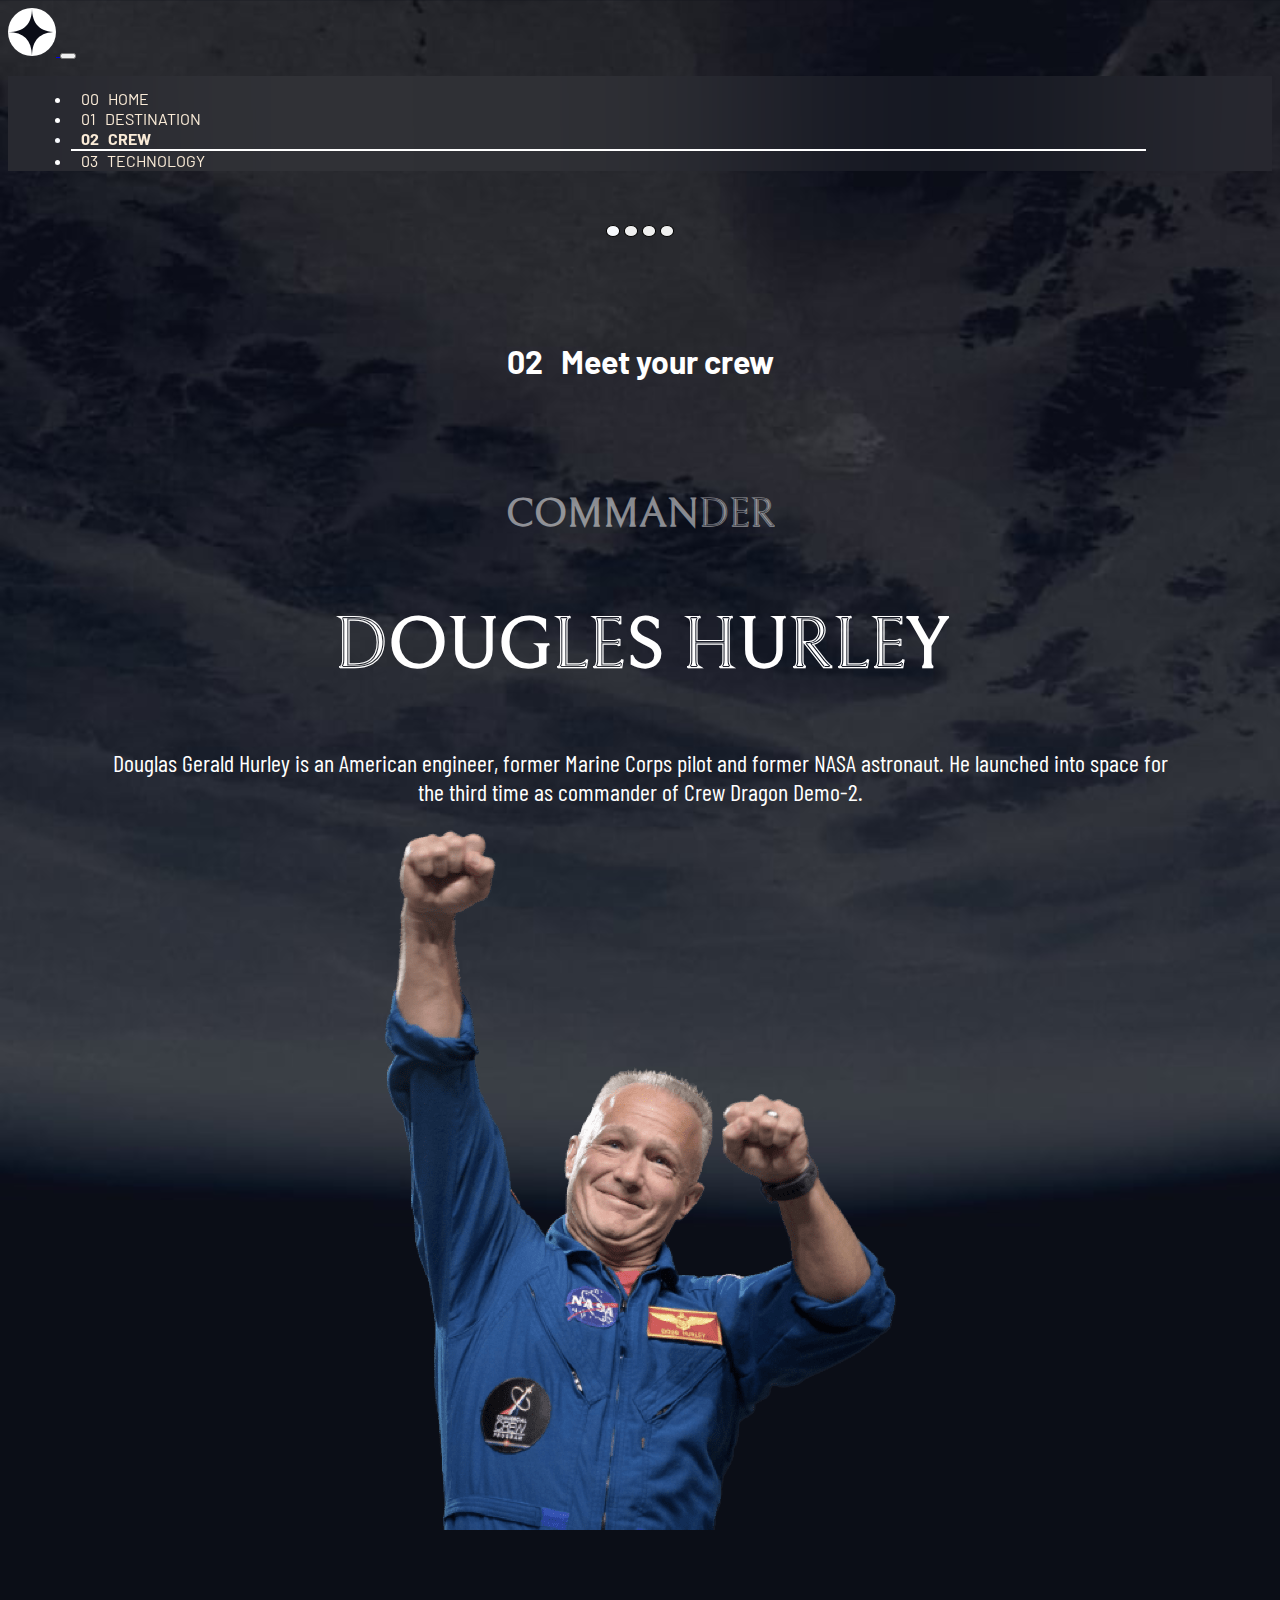
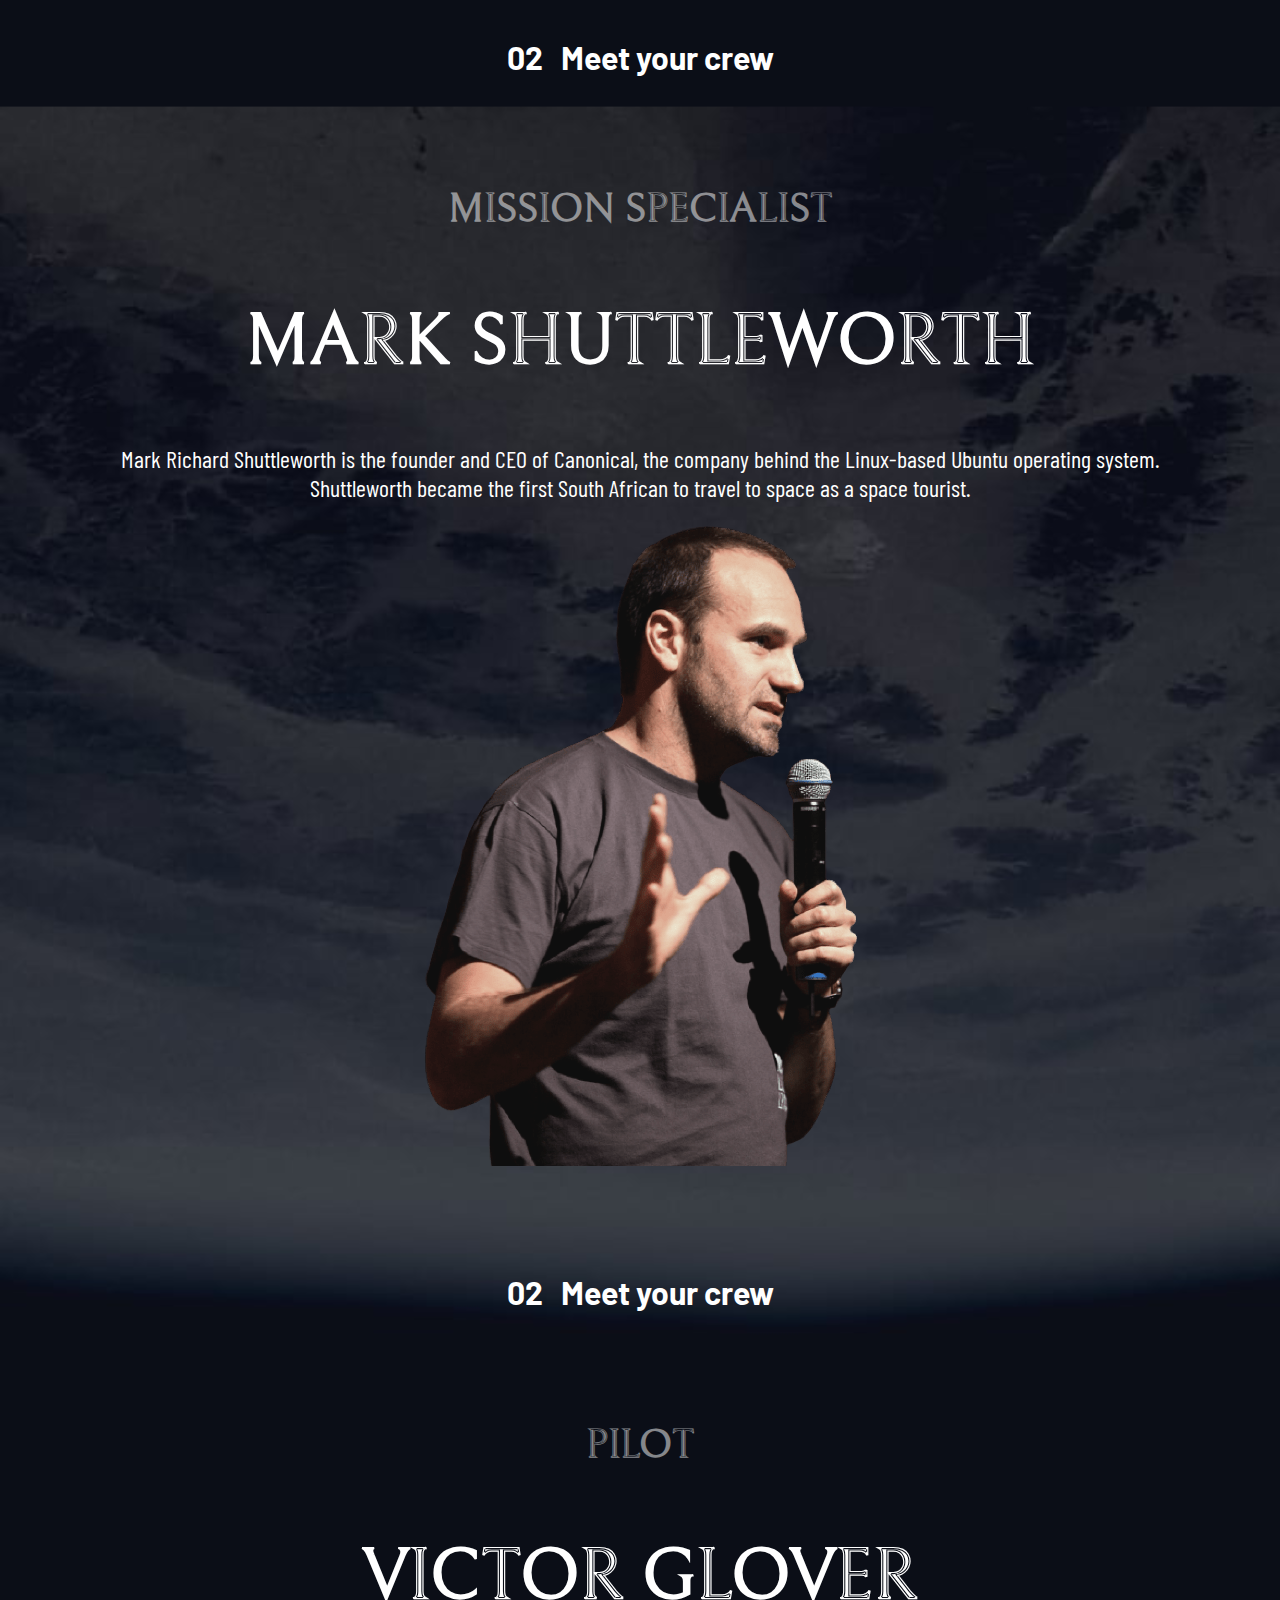
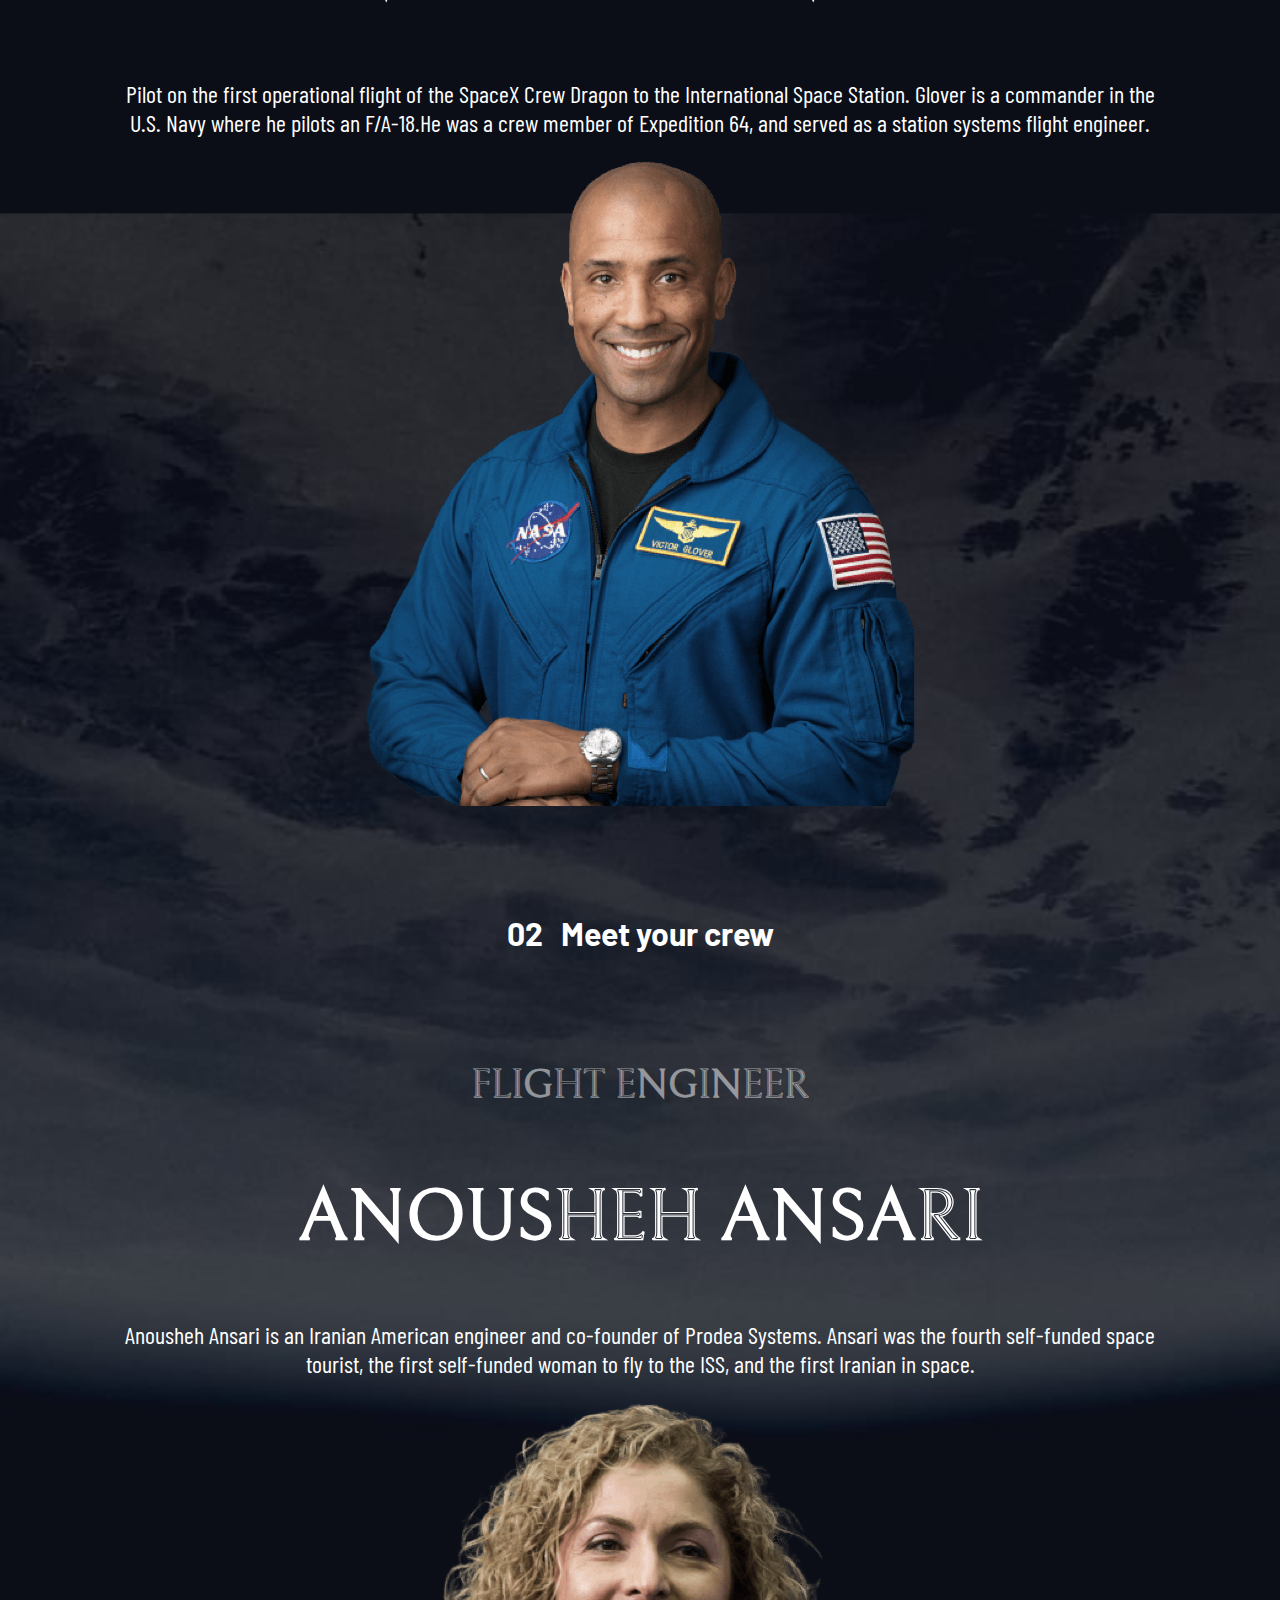
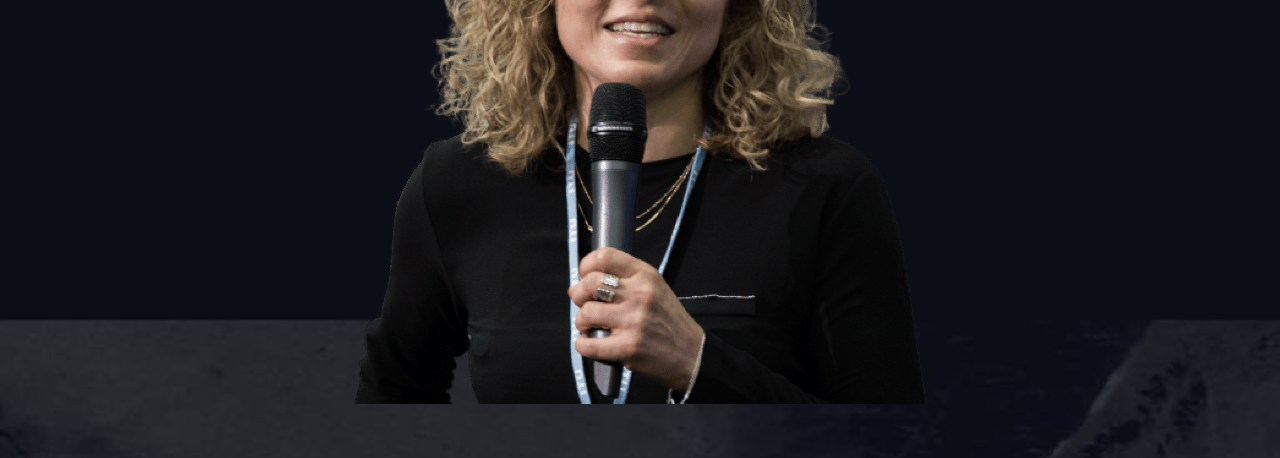
==== crew.html @ 21f107c3 "added all space files" ====
<!DOCTYPE html>
<html lang="en">

  <head>
    <meta charset="UTF-8">
    <title>Space Tourism</title>
    <link rel="icon" type="image/x-icon" href="./assets/favicon.ico">
    <link href="https://fonts.googleapis.com/css2?family=Barlow+Condensed:wght@300&family=Barlow:wght@300&family=Bellefair&display=swap" rel="stylesheet">
    <link href="https://cdn.jsdelivr.net/npm/bootstrap@5.2.0-beta1/dist/css/bootstrap.min.css" rel="stylesheet" integrity="sha384-0evHe/X+R7YkIZDRvuzKMRqM+OrBnVFBL6DOitfPri4tjfHxaWutUpFmBp4vmVor" crossorigin="anonymous">
    <link href="styles.css" rel="stylesheet"> 
  </head>

<body id="crewpage">
  <nav class="navbar navbar-expand-lg py-0 navbar-edit">
    <div class="container-fluid px-0">
      <a class="navbar-brand ms-5" href="#">
        <img src="./assets/shared/logo.svg" alt="logo">
      </a>
      <button class="navbar-toggler  bg-light" type="button" data-bs-toggle="collapse" data-bs-target="#navbarTogglerDemo02" aria-controls="navbarTogglerDemo02" aria-expanded="false" aria-label="Toggle navigation">
        <span class="navbar-toggler-icon"></span>
      </button>
      <div class="collapse navbar-collapse" id="navbarTogglerDemo02">
          <ul class="navbar-nav  ms-auto navbar-highlight">
            <li class="nav-item navbar-text">
              <a class="nav-link" aria-current="page" href="index.html">00 &nbsp; HOME</a>
            </li>
            <li class="nav-item navbar-text">
              <a class="nav-link" href="destination.html">01 &nbsp; DESTINATION</a>
            </li>
            <li class="nav-item navbar-text active">
              <a class="nav-link" href="crew.html">02 &nbsp; CREW</a>
            </li>
            <li class="nav-item navbar-text">
              <a class="nav-link" href="technology.html">03 &nbsp; TECHNOLOGY</a>
            </li>
          </ul>
      </div>
    </div>
  </nav>

  <hr class="horizontal-line">

  <div id="crewpage-content" class="container-fluid content">
    <div id="carouselExampleIndicators" class="carousel slide carousel-fade" data-bs-ride="false">
      <div class="carousel-indicators">
        <button type="button" data-bs-target="#carouselExampleIndicators" data-bs-slide-to="0" class="active" aria-current="true" aria-label="Slide 1"></button>
        <button type="button" data-bs-target="#carouselExampleIndicators" data-bs-slide-to="1" aria-label="Slide 2"></button>
        <button type="button" data-bs-target="#carouselExampleIndicators" data-bs-slide-to="2" aria-label="Slide 3"></button>
        <button type="button" data-bs-target="#carouselExampleIndicators" data-bs-slide-to="3" aria-label="Slide 4"></button>
      </div>
      <div class="carousel-inner">
        <div class="carousel-item active">
          <div class="row custom-grid">
            <div class="col-md left-section">
              <h4>02 &nbsp; Meet your crew</h4>
              <h2>COMMANDER</h2>
              <h1>DOUGLES HURLEY</h1>
              <p>Douglas Gerald Hurley is an American engineer, former Marine Corps pilot 
              and former NASA astronaut. He launched into space for the third time as 
              commander of Crew Dragon Demo-2.</p>
            </div>
            <hr class="custom-division">
            <div class="col-md right-section">
              <img src="./assets/crew/image-douglas-hurley.png" alt="crew-image">
            </div>
          </div>
        </div>
        <div class="carousel-item">
          <div class="row custom-grid">
            <div class="col-md  left-section">
              <h4>02 &nbsp; Meet your crew</h4>
              <h2> MISSION SPECIALIST</h3>
              <h1> MARK SHUTTLEWORTH</h1>
              <p>Mark Richard Shuttleworth is the founder and CEO of Canonical, the company behind 
                the Linux-based Ubuntu operating system. Shuttleworth became the first South 
                African to travel to space as a space tourist.</p>
            </div>
            <hr class="custom-division">
            <div class="col-md  right-section">
              <img src="./assets/crew/image-mark-shuttleworth.png" alt="crew-image">
            </div>
          </div>
        </div>
        <div class="carousel-item">
          <div class="row custom-grid">
            <div class="col-md  left-section">
              <h4>02 &nbsp; Meet your crew</h4>
              <h2>PILOT</h3>
              <h1>VICTOR GLOVER</h1>
              <p>Pilot on the first operational flight of the SpaceX Crew Dragon to the 
                International Space Station. Glover is a commander in the U.S. Navy where 
                he pilots an F/A-18.He was a crew member of Expedition 64, and served as a 
                station systems flight engineer.</p>
            </div>
            <hr class="custom-division">
            <div class="col-md order-1 right-section">
              <img src="./assets/crew/image-victor-glover.png" alt="crew-image">
            </div>
          </div>
        </div>
        <div class="carousel-item">
          <div class="row custom-grid">
            <div class="col-md left-section">
              <h4>02 &nbsp; Meet your crew</h4>
              <h2>FLIGHT ENGINEER</h3>
              <h1>ANOUSHEH ANSARI</h1>
              <p>Anousheh Ansari is an Iranian American engineer and co-founder of Prodea Systems. 
                Ansari was the fourth self-funded space tourist, the first self-funded woman to 
                fly to the ISS, and the first Iranian in space.</p>
            </div>
            <hr class="custom-division">
            <div class="col-md right-section">
              <img src="./assets/crew/image-anousheh-ansari.png" alt="crew-image">
            </div>
          </div>
        </div>
      </div>
    </div>
  </div>



  <script src="https://cdn.jsdelivr.net/npm/bootstrap@5.2.0-beta1/dist/js/bootstrap.bundle.min.js" integrity="sha384-pprn3073KE6tl6bjs2QrFaJGz5/SUsLqktiwsUTF55Jfv3qYSDhgCecCxMW52nD2" crossorigin="anonymous"></script>
</body>
</html>
---- styles.css ----
body{
  color: white;
  background-size: 100%;
}

h1{
  font-family: 'Bellefair', serif;
  line-height: 1.5;
  font-size: 4.5rem;
}

h2{
  font-family: 'Bellefair', serif;
  line-height: 1.5;  
  font-size: 2.5rem;
  opacity: 0.5;
}

h3{
  font-family: 'Barlow', sans-serif;
  line-height: 1.5;
}

h4{
  font-family: 'Barlow', sans-serif;
  line-height: 5;
  font-size: 2rem;
}

p{
  font-family: 'Barlow Condensed', sans-serif;
  font-size: 1.5rem;
  padding-right: 200px;
}

hr {
  border-bottom: 2px solid white;
}



/* Background image */
#homepage {
  background-image: url("assets/home/background-home-desktop.jpg");
}

#crewpage {
  background-image: url("assets/crew/background-crew-desktop.jpg");
}

#destination-page{
  background-image: url("assets/destination/background-destination-desktop.jpg");
}

#technology-page{
  background-image: url("assets/technology/background-technology-desktop.jpg"); 
}



/* Navbar bootstrap */
.navbar-edit{
  margin-top: 50px;
}

.navbar-highlight{
  background-color: rgba(255, 255, 255, 0.04);
  backdrop-filter: blur(81.5485px);
  padding: 1% 14% 0% 9%;
}

.navbar-text{
  padding-bottom: 0px;
}

.navbar-text a{
  margin: 0 30px;
  font-family: 'Barlow', sans-serif;
  color: antiquewhite;
  text-decoration: none;
  padding-bottom: 30px;
}

.navbar-text a:hover {
 color: rgb(247, 249, 253);
 font-weight: bold;
 border-bottom: white solid 1px;
}

.navbar-text.active{
  color: rgb(247, 249, 253);
  font-weight: bold;
  border-bottom: white solid 2px;
}


.horizontal-line{
  display: inline-block;
  width: 35%;
  position: absolute;
  left: 170px;
  top: 74px;
}



/* Content  */
.content{
 margin: 100px 0px 50px;
 padding: 0px 100px;
}

#homepage-content.content{
  margin-top: 200px;
}

#crewpage-content.content{
  margin-top: 50px;
}

#destination-content.content{
  padding: 0px 200px;
}

#technology-content.content{
  padding-right: 0px; 
}

/* horizontal division line for mobile view port  */
.custom-division{
  display: none;
}


/* Carousel indicator button round */
.carousel-indicators .active, .carousel-indicators button:hover{
  background-color: rgb(247, 249, 253);
  opacity: 100%;
}

#crewpage-content .carousel-indicators [data-bs-target] {
  width: 0.7rem;
  height: 0.7rem;
  border: 1px solid;
  border-radius: 50%;
}

#technology-content .carousel-indicators [data-bs-target] {
  width: 60px;
  height: 60px;
  border-radius: 50%;
  border: 1px solid black;
  margin : 50px;
  text-indent: 0; 
  font-size: 1.5rem;
  color: black;
}

/* Carousel indicator button position*/
#crewpage-content .carousel-indicators {
  display: inline-block;
  position: relative;
  top: 600px;
  margin: 0px;
}

#destination-content .carousel-indicators {
  display: inline-block;
  margin: 0px auto;
  position: absolute;
  left: 50%;
  bottom: 80%;
}

#technology-content .carousel-indicators {
  display: inline-block;
  width: 60px;
  margin: 0px;
  position: absolute;
}



/* Left section */
#homepage-content .title-text{
  font-size: 10rem;
}

#technology-content .left-section{
  padding-left: 300px;
}



/* Right section */

/* Home page circle centering and highlights*/
#homepage-content .right-section{
  position: relative;
  text-align: center;
}

#homepage-content .home-circle-img{
  padding: 100px;
}

#homepage-content .home-circle-img:hover{
  border-radius: 100%;
  background: rgba(255, 255, 255, 0.04);
  backdrop-filter: blur(81.5485px);
}

.right-section .home-text-img {
  position: absolute;
  font-size: 2rem;
  color: black;
  top: 50%;
  left: 50%;
  transform: translate(-50%, -50%);
}


#destination-content h1{
  font-size: 5rem;
}

#destination-content h2{
  line-height: 3;  
  font-size: 2rem;
  opacity: initial ;
}

#destination-content p{
  padding: 0px;
}

#destination-content .right-section{
  padding-top: 100px;
}

#technology-content .tech-right{
  text-align: right;
}


/* Changing img from potrait to landscape for mob view port */
#technology-content .lanscape{
  display: none;
}



@media (max-width: 992px) { 
  /* Background image */
  #homepage {
    background-image: url("./assets/home/background-home-mobile.jpg");
  }

  #crewpage {
    background-image: url("./assets/crew/background-crew-mobile.jpg");
  }

  #destination-page {
    background-image: url("./assets/destination/background-destination-mobile.jpg");
  }

  #technology-page{
    background-image: url("assets/technology/background-technology-mobile.jpg");
  }


  /* horizontal line in the navbar */
  .horizontal-line{
    display: none;
  }


  /* navbar */
  .navbar-highlight{
    width: 90%;
    position: absolute;
    z-index: 3;
    left: 10%;
    height: 1500px;
  }

  /* Content */
  .content{
    text-align: center;
  }

  p, #crewpage-content.content{
    padding: 0px;
  }

  /* horizontal division line for mobile view port  */
  .custom-division{
    display:block;
  }


  /* Carousel indicator direction */
  #crewpage-content .carousel-indicators{
    top: 750px; 
  }

  #destination-content .carousel-indicators{
    left: -20px;
    top: 500px;
  }

  #technology-content .carousel-indicators{
    width: 100%;
    left: 0px;
    top: 450px;
  }


  /* left section */
  #homepage-content .left-section, #crewpage-content .left-section{
    padding: 100px;
  }

  #technology-content.content, #technology-content .left-section{
    padding: 0px;
  }

  #technology-content .left-section{
    padding: 200px 100px 100px;
  }


  /* right sction */
  #technology-content .right-section{
    text-align: center;
  }


  /* Reversing the order of grid */
  .custom-grid{
    display: flex;
    flex-direction: column-reverse;
  }


  /* Changing img from potrait to landscape for mob view port */
  #technology-content .potrait{
    display: none;
  }

  #technology-content .lanscape{
    display: inline-block;
    width: 100%;
  }

}



@media (min-width: 992px) and (max-width: 1300px){
  /* Background image */
  #homepage{
    background-image: url("./assets/home/background-home-tablet.jpg");
  }

  #crewpage{
    background-image: url("./assets/crew/background-crew-tablet.jpg");
  }

  #destination-page {
    background-image: url("./assets/destination/background-destination-tablet.jpg");
  }

  #technology-page{
    background-image: url("assets/technology/background-technology-tablet.jpg");
  }


  /* horizontal line in the navbar */
  .horizontal-line {
    display: none;
  }

  /* Navbar edits */
  .navbar-edit{
    margin-top: 0px;
  }

  .navbar-highlight{
    padding: 1% 10% 0% 5%;
  }

  .navbar-text a{
    margin: 0 10px;
 } 


 p {
  padding: 0px;
  }


  /* Content */
 .content{
  text-align: center;
  }


  /* Carousel indicator direction */
  #crewpage-content .carousel-indicators{
   position: static;
  }

  #destination-content .carousel-indicators{
    left: -20px;
    top: 500px;
  }
  
  #technology-content .carousel-indicators{
    left: 0px;
    top: 600px;
  }


  /* left section */
  #technology-content.content, #technology-content .left-section{
    padding: 0px;
  }

  #technology-content .left-section{
    padding: 100px 200px;
  }


  /* right section */
  #technology-content .right-section{
    text-align: center;
  }


  /* Reversing the order of grid */
  #technology-page .custom-grid{
    display: flex;
    flex-direction: column-reverse;
  }


  /* Changing img from potrait to landscape for tab view port */
  #technology-content .potrait{
    display: none;
  }

  #technology-content .lanscape{
    display: inline-block;
    width: 105%;
  }

}



@media (min-width: 1300px) and (max-width: 1550px) {

  #homepage, #destination-page, #technology-page {
    background-size: 120%;
  }

  /* Navbar horizontal line */
  .horizontal-line {
    width: 20%;
  }

  p{
    padding-right: 50px;
  }

  #crewpage-content .carousel-indicators{
    left: 500px;
  }

  #technology-content .left-section{
    padding-left: 30px;
    padding-right: 0px;
  }

  #technology-content .carousel-indicators{
    left: -110px;
  }


} 



@media (min-width: 1550px) and (max-width: 1900px) {
/* Navbar horizontal line */
  .horizontal-line {
    width: 30%;
  }

  #crewpage-content .carousel-indicators{
    top: 650px;
  }

  #technology-content .left-section{
    padding-left: 30px;
    padding-right: 0px;
  }

  #technology-content .carousel-indicators{
    left: -110px;
  }
}
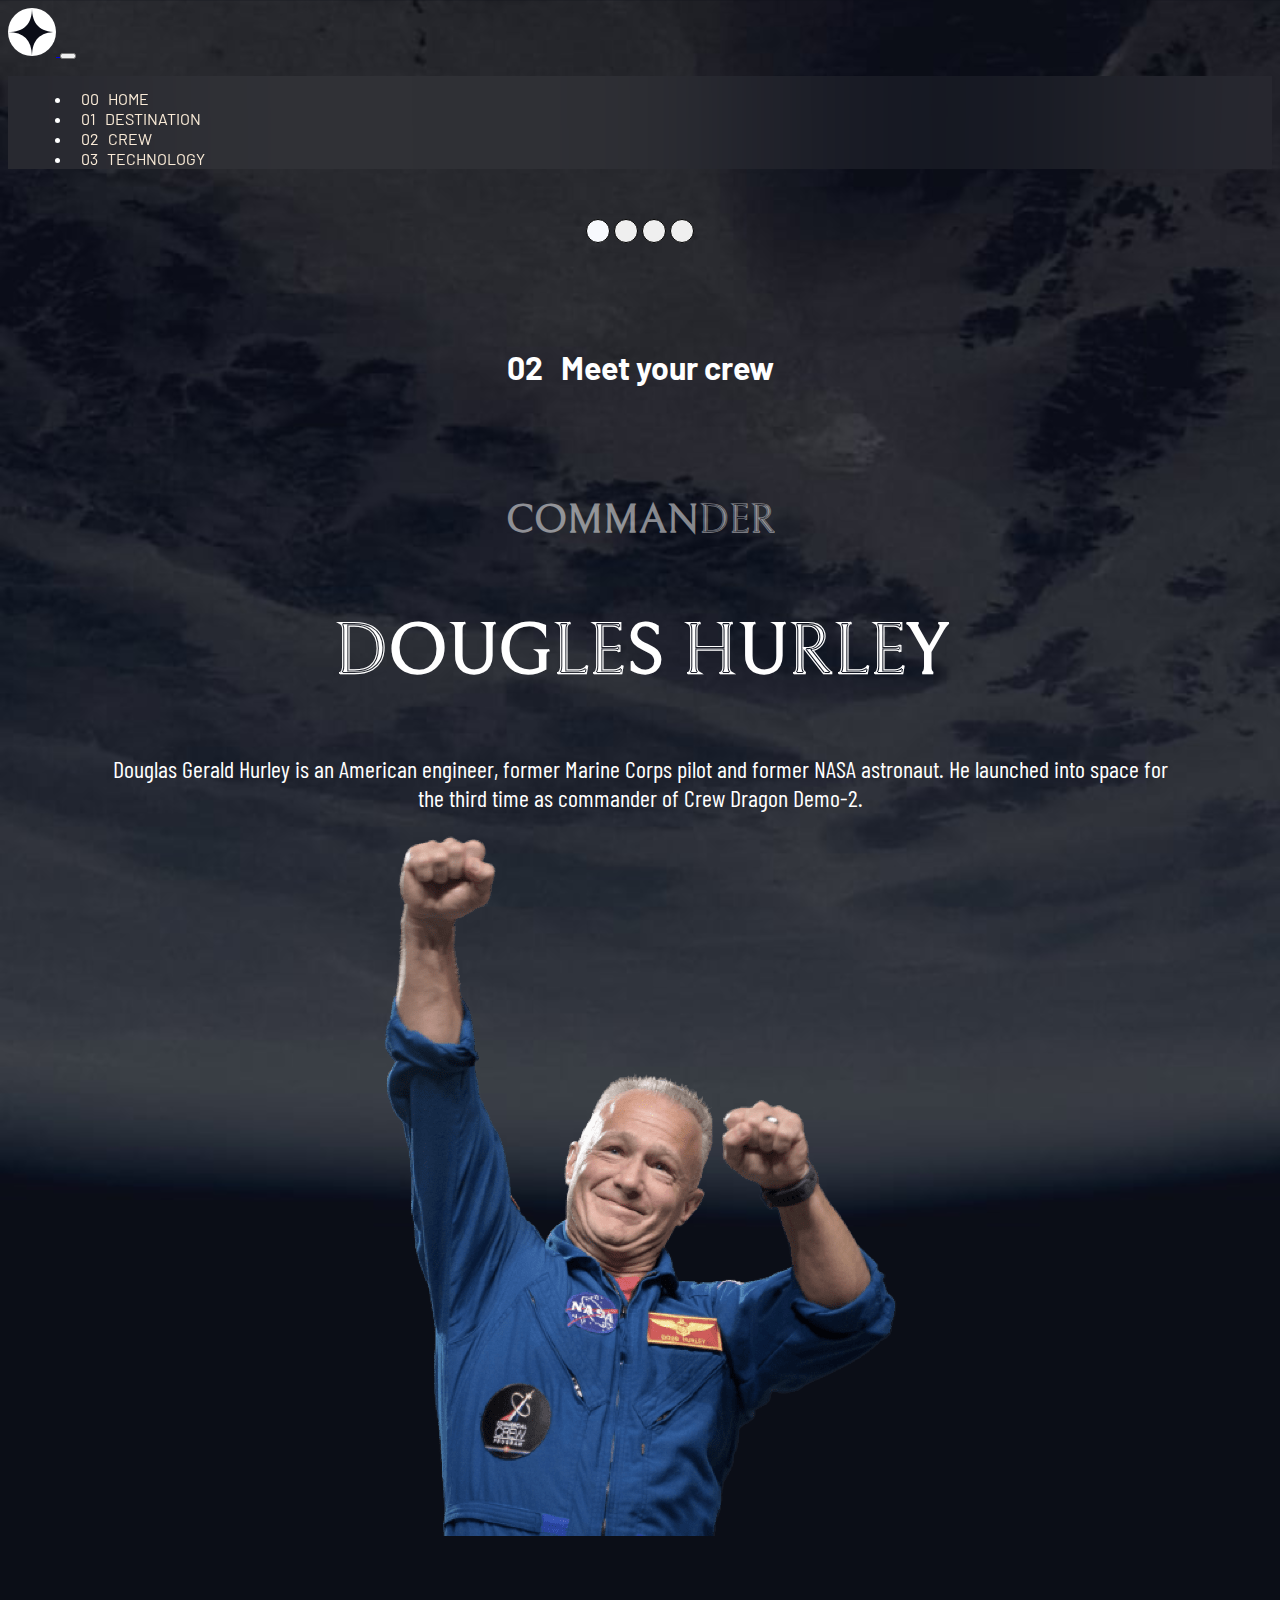
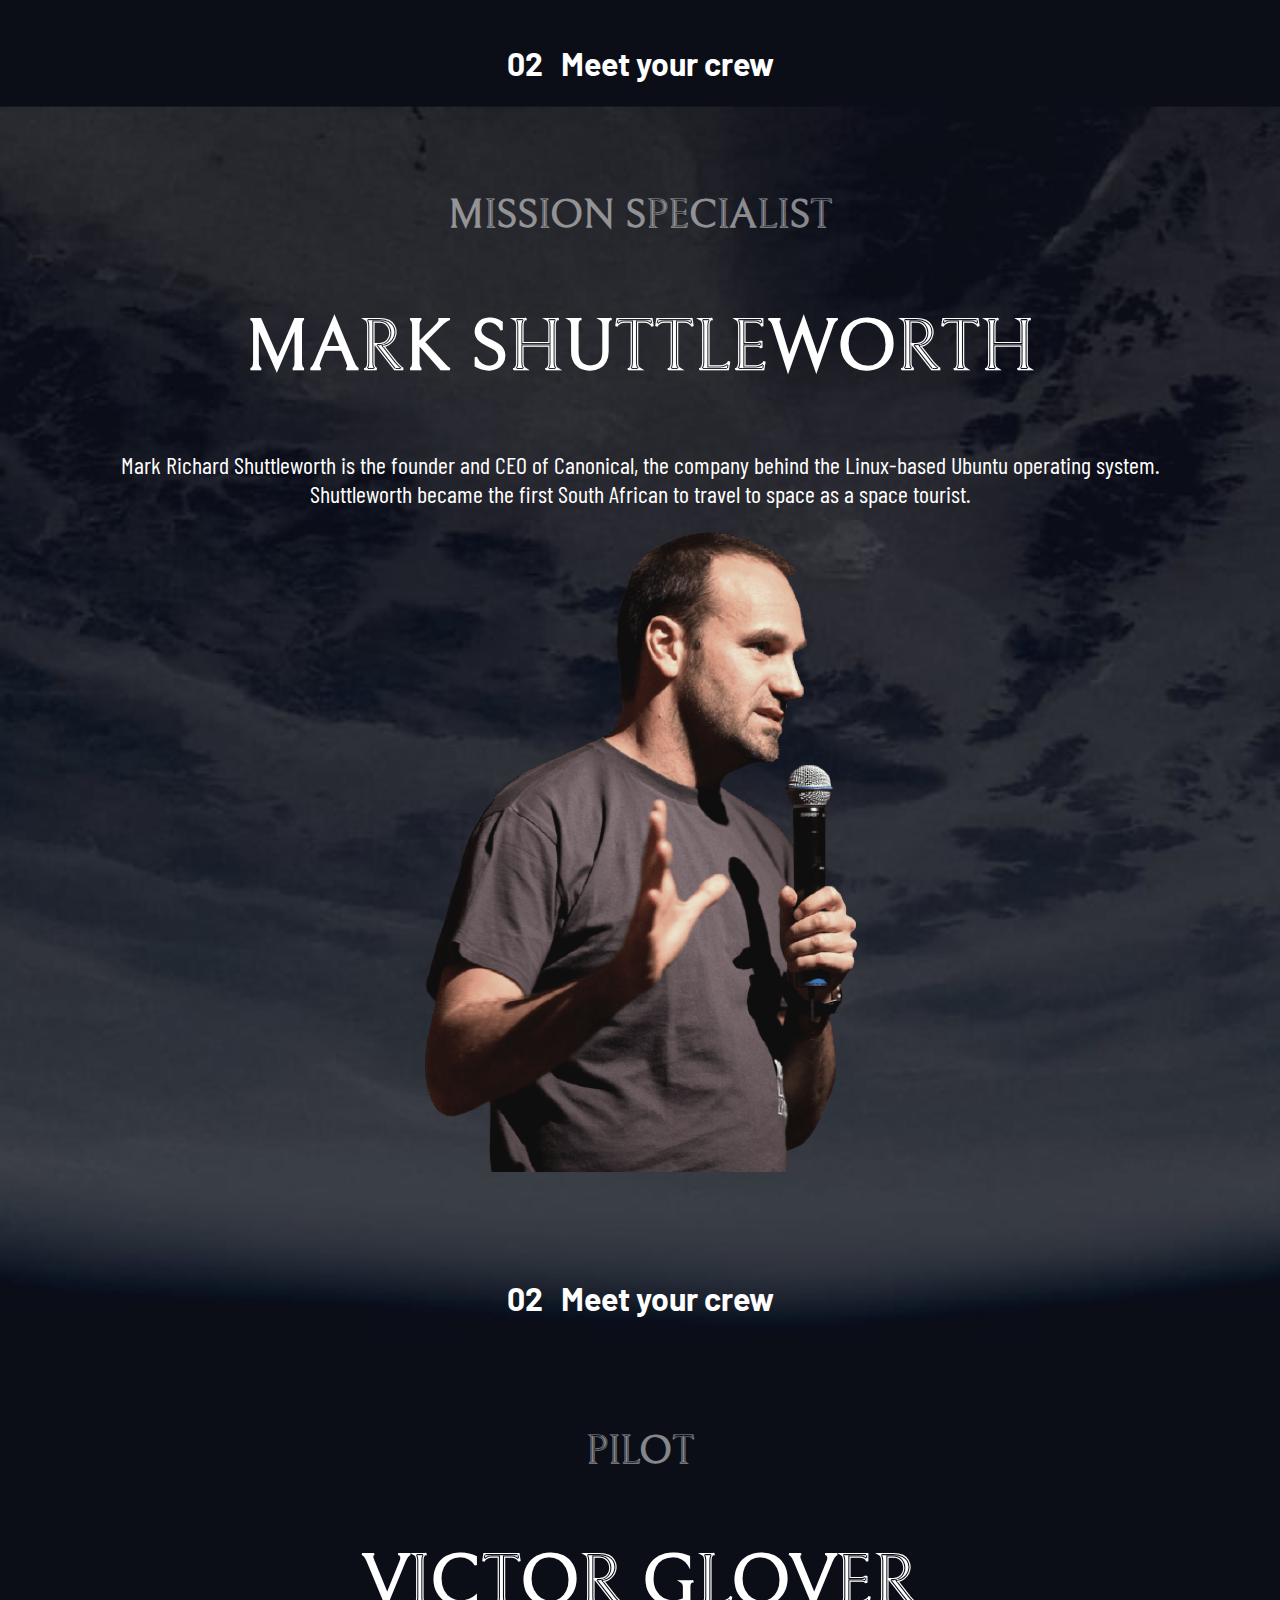
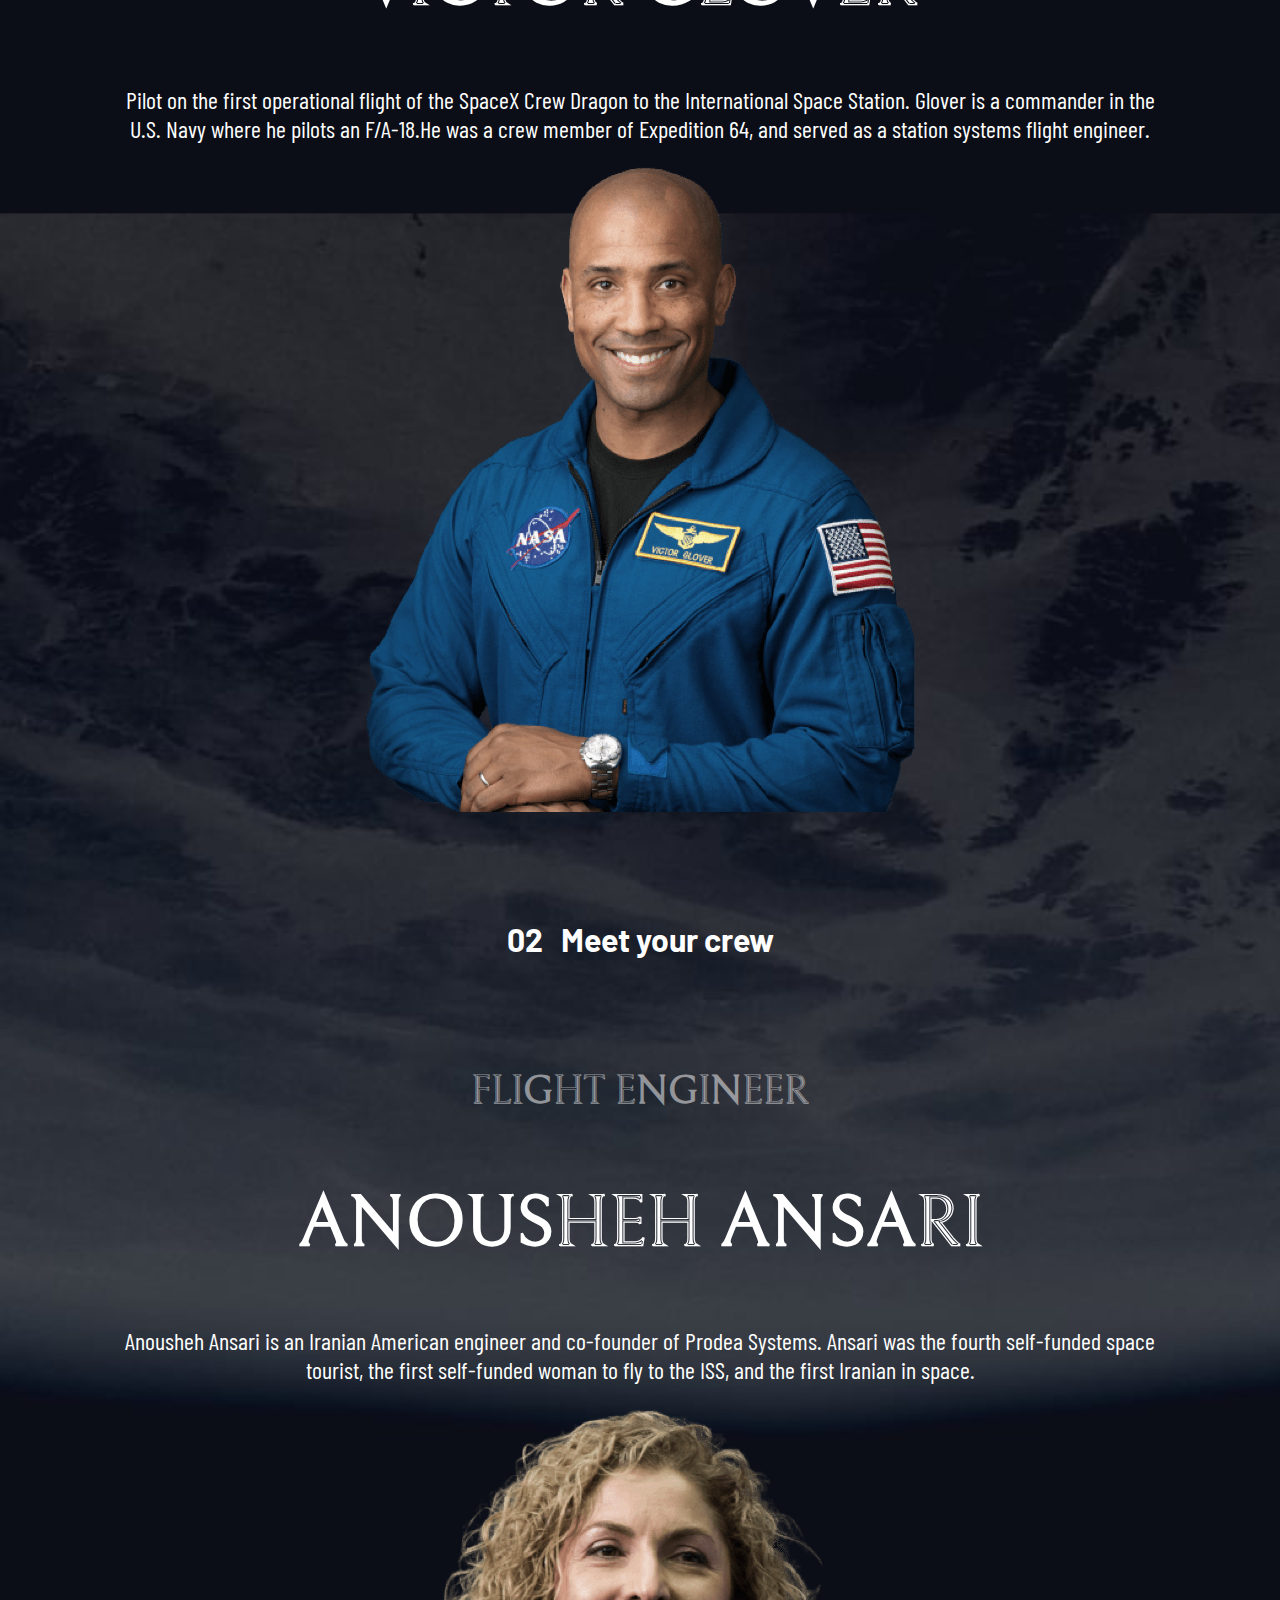
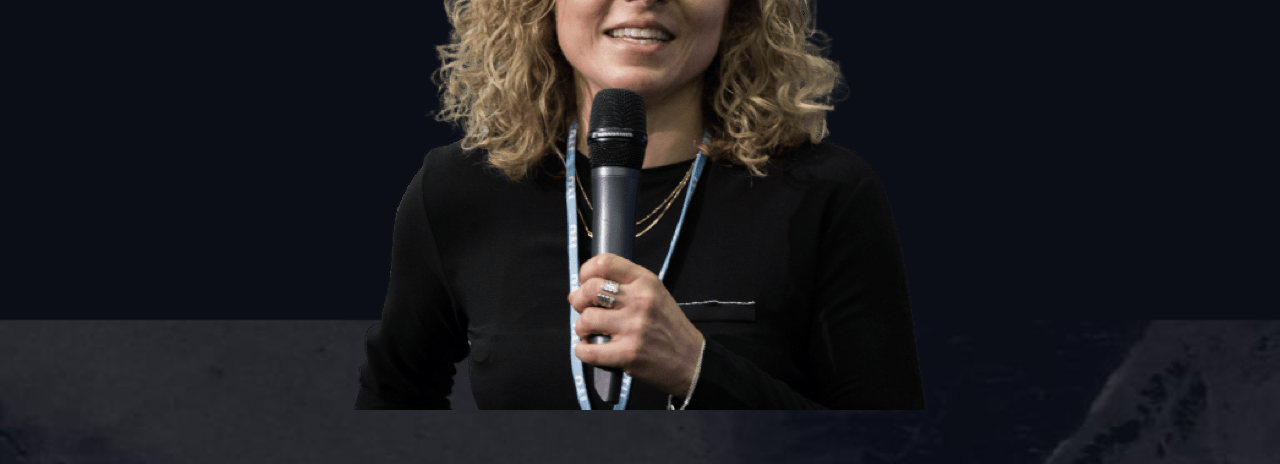
==== commit f362841e: "Updated changes" ====
--- a/crew.html
+++ b/crew.html
@@ -27,7 +27,7 @@
             <li class="nav-item navbar-text">
               <a class="nav-link" href="destination.html">01 &nbsp; DESTINATION</a>
             </li>
-            <li class="nav-item navbar-text active">
+            <li class="nav-item navbar-text">
               <a class="nav-link" href="crew.html">02 &nbsp; CREW</a>
             </li>
             <li class="nav-item navbar-text">
--- a/styles.css
+++ b/styles.css
@@ -81,18 +81,11 @@
   padding-bottom: 30px;
 }
 
-.navbar-text a:hover {
+.navbar-text a:hover, .navbar-text a:focus, .navbar-text .active{
  color: rgb(247, 249, 253);
  font-weight: bold;
  border-bottom: white solid 1px;
 }
-
-.navbar-text.active{
-  color: rgb(247, 249, 253);
-  font-weight: bold;
-  border-bottom: white solid 2px;
-}
-
 
 .horizontal-line{
   display: inline-block;
@@ -139,8 +132,8 @@
 }
 
 #crewpage-content .carousel-indicators [data-bs-target] {
-  width: 0.7rem;
-  height: 0.7rem;
+  width: 1.5rem;
+  height: 1.5rem;
   border: 1px solid;
   border-radius: 50%;
 }
@@ -282,6 +275,7 @@
     z-index: 3;
     left: 10%;
     height: 1500px;
+    font-size: 1.8rem;
   }
 
   /* Content */
@@ -289,7 +283,12 @@
     text-align: center;
   }
 
-  p, #crewpage-content.content{
+  p{
+    padding: 0px;
+    font-size: 2rem;
+  }
+  
+  #crewpage-content.content{
     padding: 0px;
   }
 
